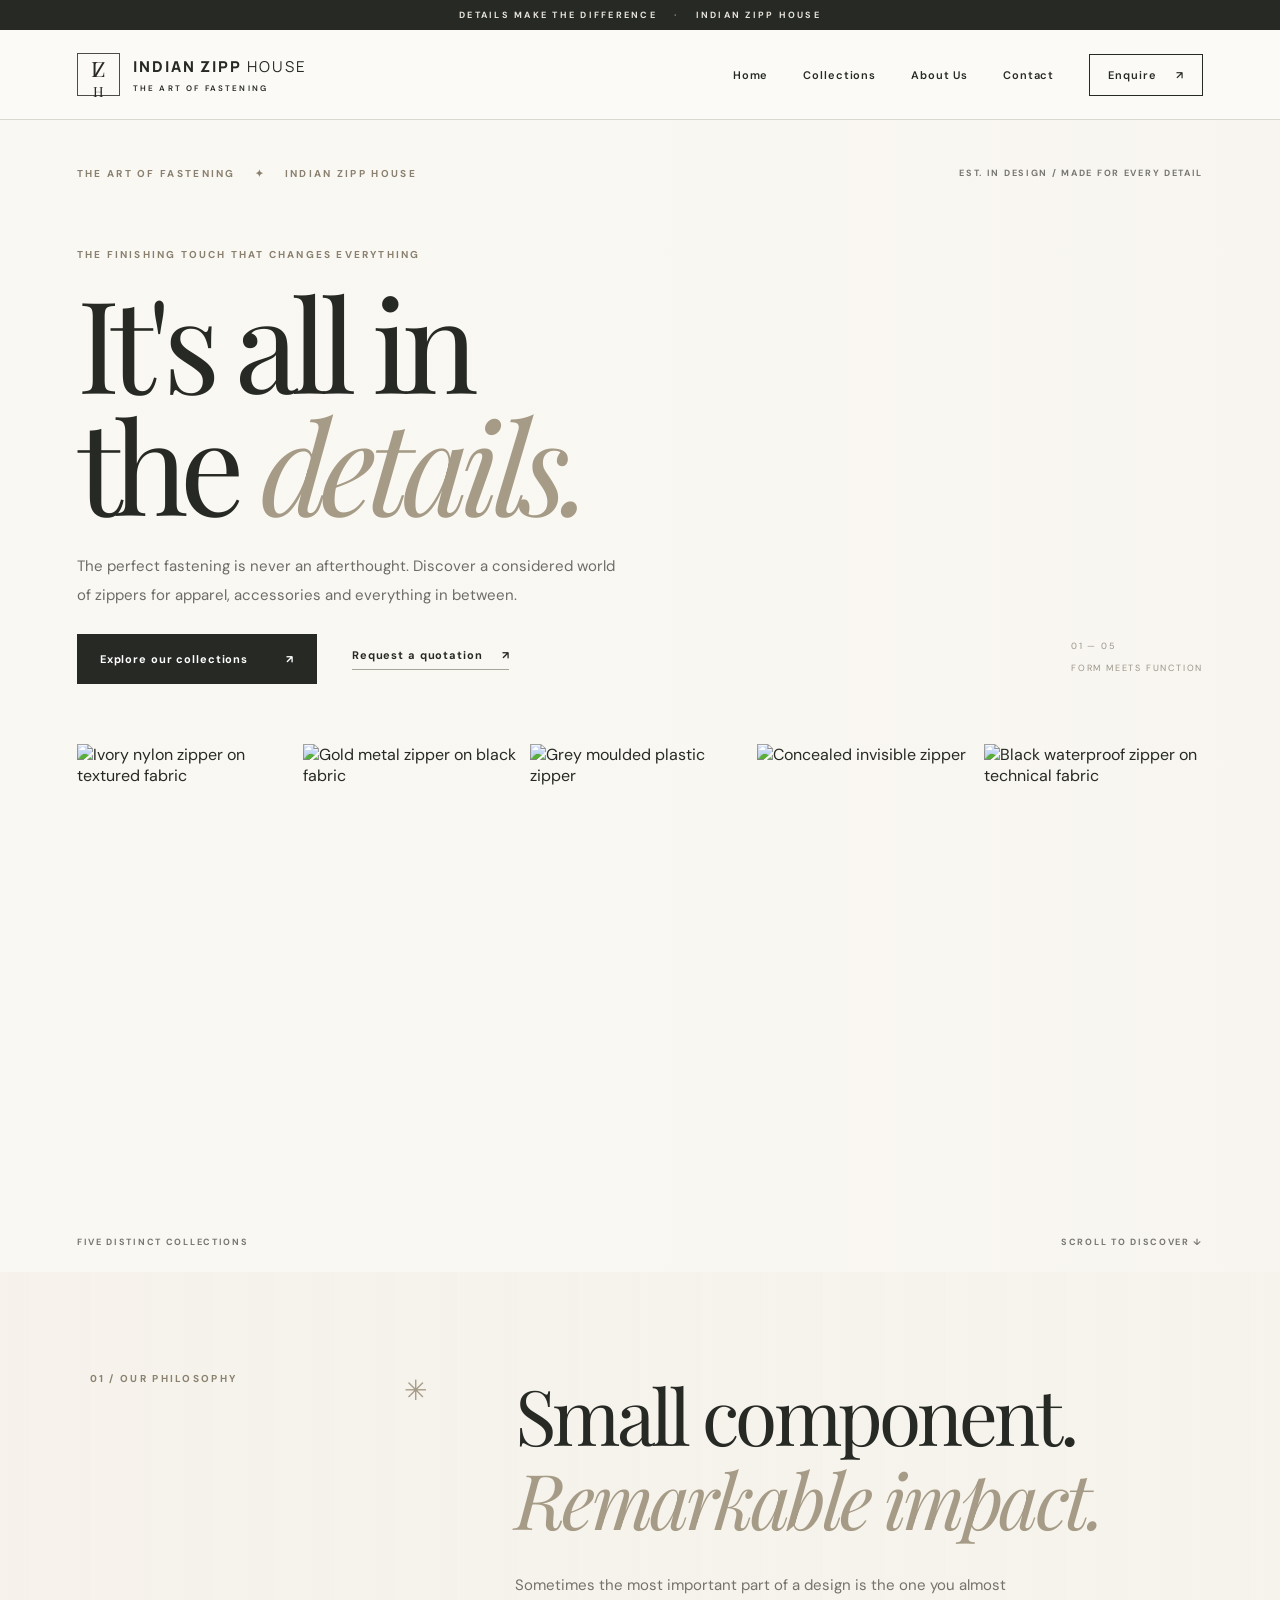
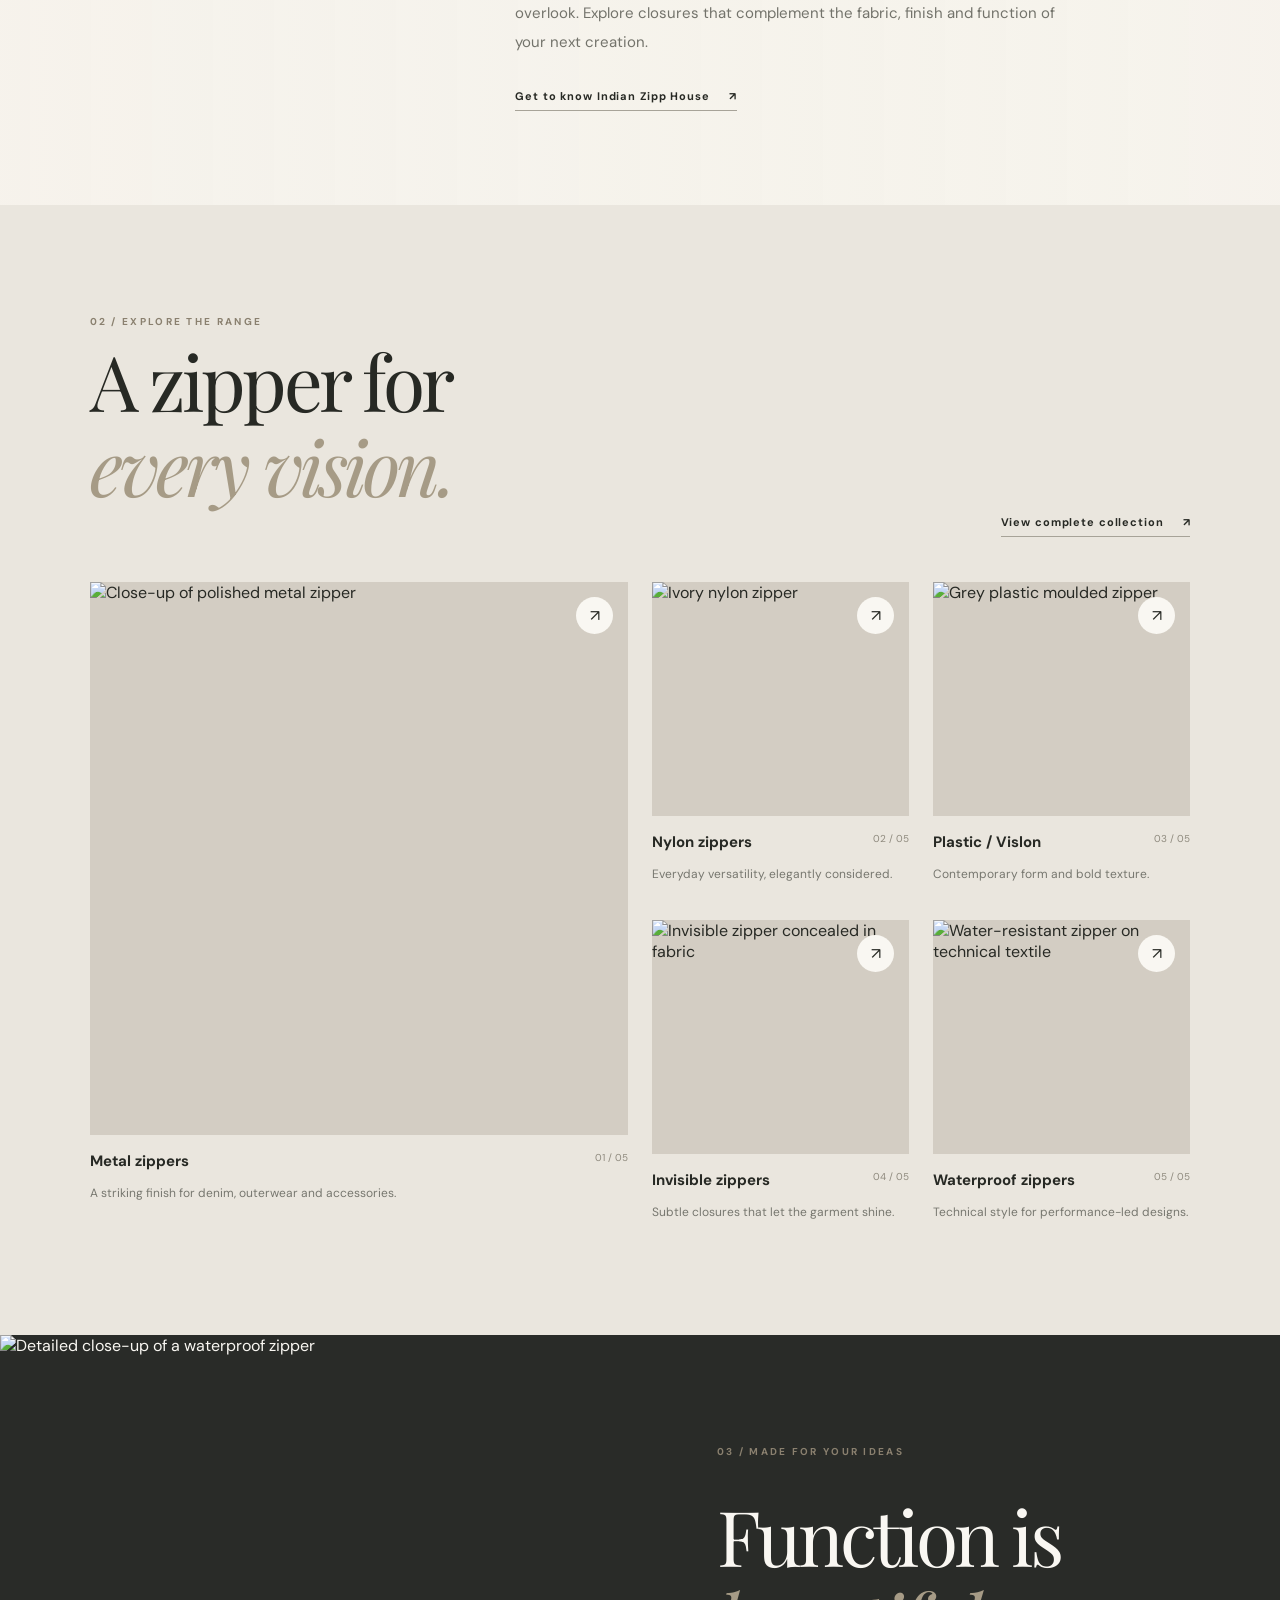
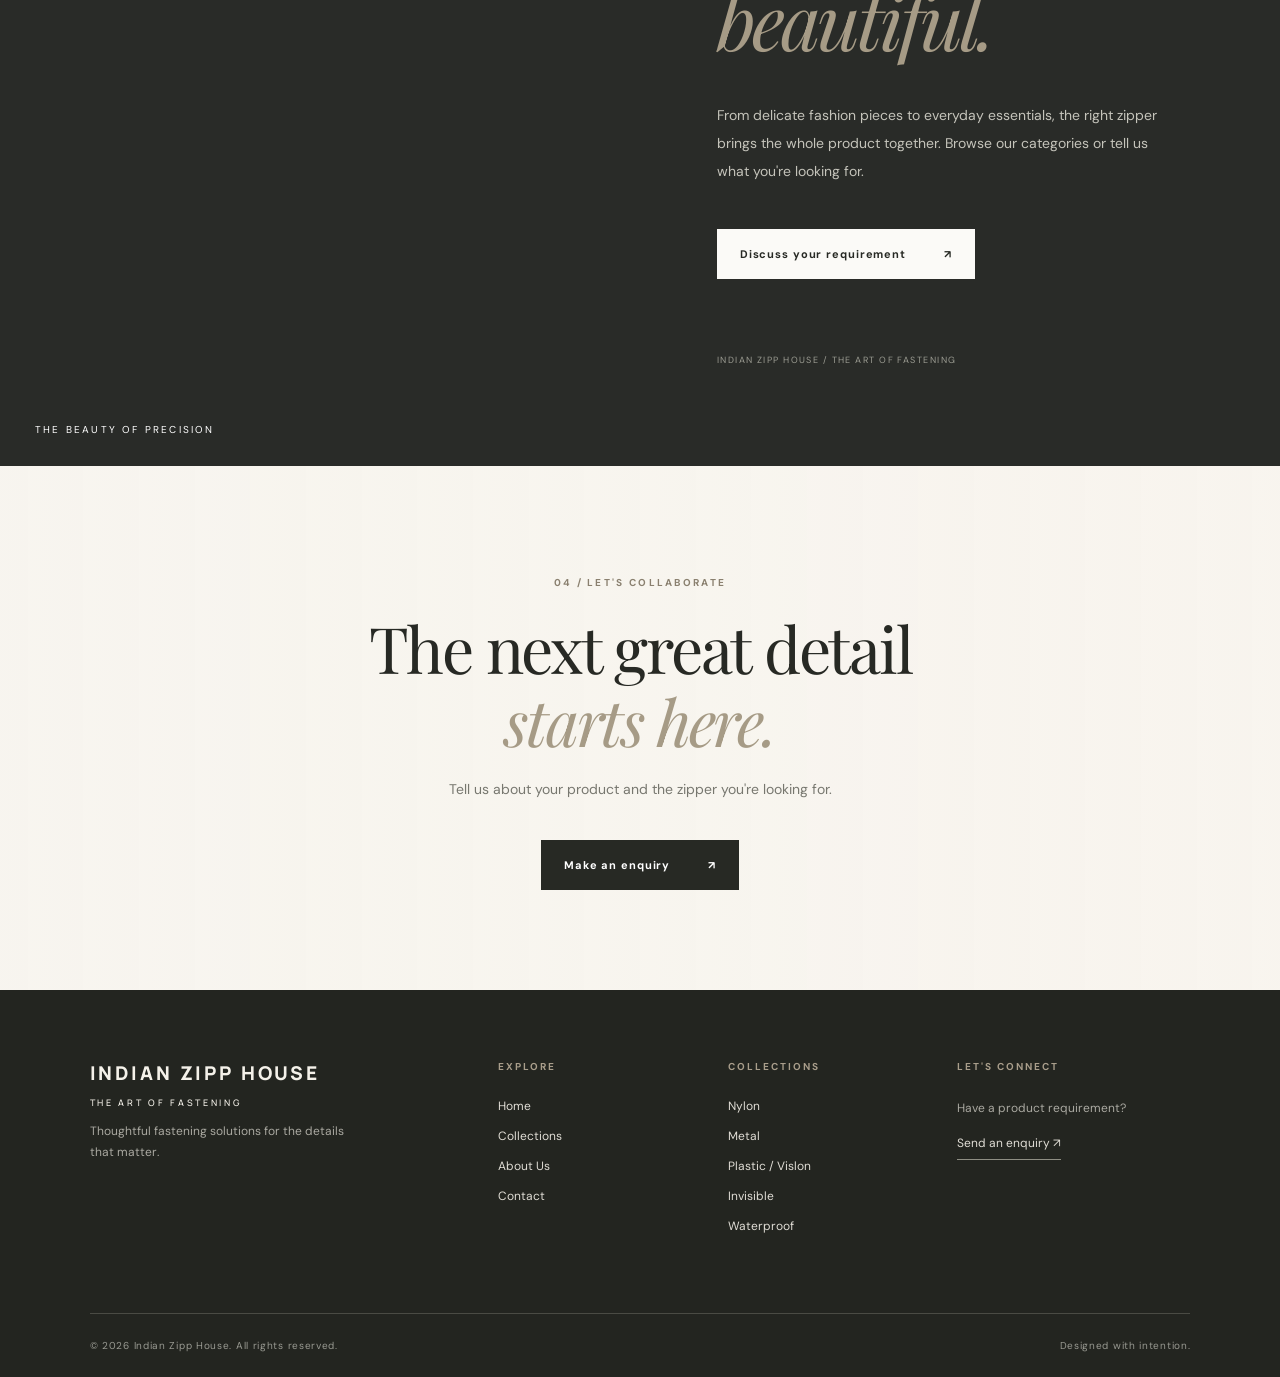
==== index.html @ 0c1d5e57 "Add files via upload" ====
<!doctype html><html lang="en"><head><meta charset="utf-8"><meta name="viewport" content="width=device-width,initial-scale=1"><meta name="theme-color" content="#f5f2eb"><meta name="description" content="Explore nylon, metal, plastic, invisible and waterproof zipper collections."><title>Premium Zipper Collections | Indian Zipp House</title><link rel="stylesheet" href="styles.css"></head><body><div class="announcement">DETAILS MAKE THE DIFFERENCE <span>·</span> INDIAN ZIPP HOUSE</div><header class="site-header"><a class="brand" href="index.html" aria-label="Indian Zipp House home"><span class="brand-mark">IZ<span>H</span></span><span class="brand-name">INDIAN ZIPP <b>HOUSE</b><small>THE ART OF FASTENING</small></span></a><button class="menu-toggle" aria-label="Toggle navigation" aria-expanded="false" aria-controls="site-nav"><span></span><span></span><span></span></button><nav id="site-nav" class="nav"><a href="index.html">Home</a><a href="collections.html">Collections</a><a href="about.html">About Us</a><a href="contact.html">Contact</a><a class="nav-enquiry" href="contact.html">Enquire <span>↗</span></a></nav></header><main>
<section class="new-hero"><div class="new-hero-top"><p class="eyebrow">THE ART OF FASTENING <span class="hero-dot">✦</span> INDIAN ZIPP HOUSE</p><p class="hero-number">EST. IN DESIGN / MADE FOR EVERY DETAIL</p></div><div class="new-hero-content"><div><p class="hero-kicker">THE FINISHING TOUCH THAT CHANGES EVERYTHING</p><h1>It's all in<br>the <em>details.</em></h1><p class="hero-description">The perfect fastening is never an afterthought. Discover a considered world of zippers for apparel, accessories and everything in between.</p><div class="hero-actions"><a class="btn dark" href="collections.html">Explore our collections <span>↗</span></a><a class="text-link" href="contact.html">Request a quotation <span>↗</span></a></div></div><div class="hero-side-note"><span>01 — 05</span><span>FORM MEETS FUNCTION</span></div></div><div class="hero-gallery"><img src="assets/nylon.jpg" alt="Ivory nylon zipper on textured fabric"><img src="assets/metal.jpg" alt="Gold metal zipper on black fabric"><img src="assets/plastic.jpg" alt="Grey moulded plastic zipper"><img src="assets/invisible.jpg" alt="Concealed invisible zipper"><img src="assets/waterproof.jpg" alt="Black waterproof zipper on technical fabric"></div><div class="hero-bottom"><span>FIVE DISTINCT COLLECTIONS</span><span>SCROLL TO DISCOVER ↓</span></div></section>
<section class="new-intro section"><div class="intro-label"><span class="eyebrow">01 / OUR PHILOSOPHY</span><span class="tiny-cross">✳</span></div><div><h2>Small component.<br><em>Remarkable impact.</em></h2><p>Sometimes the most important part of a design is the one you almost overlook. Explore closures that complement the fabric, finish and function of your next creation.</p><a class="text-link" href="about.html">Get to know Indian Zipp House <span>↗</span></a></div></section>
<section class="new-collections section"><div class="section-heading"><div><p class="eyebrow">02 / EXPLORE THE RANGE</p><h2>A zipper for<br><em>every vision.</em></h2></div><a class="text-link" href="collections.html">View complete collection <span>↗</span></a></div><div class="new-grid">
<a class="new-product large" href="metal.html"><div class="new-product-img"><img src="assets/metal.jpg" alt="Close-up of polished metal zipper"><span class="circle-arrow">↗</span></div><div class="new-product-title"><strong>Metal zippers</strong><span>01 / 05</span></div><p>A striking finish for denim, outerwear and accessories.</p></a>
<a class="new-product" href="nylon.html"><div class="new-product-img"><img src="assets/nylon.jpg" alt="Ivory nylon zipper"><span class="circle-arrow">↗</span></div><div class="new-product-title"><strong>Nylon zippers</strong><span>02 / 05</span></div><p>Everyday versatility, elegantly considered.</p></a>
<a class="new-product" href="plastic.html"><div class="new-product-img"><img src="assets/plastic.jpg" alt="Grey plastic moulded zipper"><span class="circle-arrow">↗</span></div><div class="new-product-title"><strong>Plastic / Vislon</strong><span>03 / 05</span></div><p>Contemporary form and bold texture.</p></a>
<a class="new-product" href="invisible.html"><div class="new-product-img"><img src="assets/invisible.jpg" alt="Invisible zipper concealed in fabric"><span class="circle-arrow">↗</span></div><div class="new-product-title"><strong>Invisible zippers</strong><span>04 / 05</span></div><p>Subtle closures that let the garment shine.</p></a>
<a class="new-product" href="waterproof.html"><div class="new-product-img"><img src="assets/waterproof.jpg" alt="Water-resistant zipper on technical textile"><span class="circle-arrow">↗</span></div><div class="new-product-title"><strong>Waterproof zippers</strong><span>05 / 05</span></div><p>Technical style for performance-led designs.</p></a>
</div></section>
<section class="editorial-band"><div class="editorial-photo"><img src="assets/waterproof.jpg" alt="Detailed close-up of a waterproof zipper"><span>THE BEAUTY OF PRECISION</span></div><div class="editorial-copy"><p class="eyebrow">03 / MADE FOR YOUR IDEAS</p><h2>Function is<br><em>beautiful.</em></h2><p>From delicate fashion pieces to everyday essentials, the right zipper brings the whole product together. Browse our categories or tell us what you're looking for.</p><a class="btn light" href="contact.html">Discuss your requirement <span>↗</span></a><div class="editorial-signature">INDIAN ZIPP HOUSE / THE ART OF FASTENING</div></div></section>
<section class="closing-cta section"><p class="eyebrow">04 / LET'S COLLABORATE</p><h2>The next great detail<br><em>starts here.</em></h2><p class="closing-sub">Tell us about your product and the zipper you're looking for.</p><a class="btn dark" href="contact.html">Make an enquiry <span>↗</span></a></section>
</main><footer class="footer"><div class="footer-top"><div><a class="footer-logo" href="index.html">INDIAN ZIPP HOUSE<span>THE ART OF FASTENING</span></a><p>Thoughtful fastening solutions for the details that matter.</p></div><div><h4>EXPLORE</h4><a href="index.html">Home</a><a href="collections.html">Collections</a><a href="about.html">About Us</a><a href="contact.html">Contact</a></div><div><h4>COLLECTIONS</h4><a href="nylon.html">Nylon</a><a href="metal.html">Metal</a><a href="plastic.html">Plastic / Vislon</a><a href="invisible.html">Invisible</a><a href="waterproof.html">Waterproof</a></div><div><h4>LET'S CONNECT</h4><p>Have a product requirement?</p><a class="footer-contact" href="contact.html">Send an enquiry ↗</a></div></div><div class="footer-bottom"><span>© <span id="year"></span> Indian Zipp House. All rights reserved.</span><span>Designed with intention.</span></div></footer><script src="script.js"></script></body></html>
---- styles.css ----
@import url('https://fonts.googleapis.com/css2?family=DM+Sans:wght@400;500;600;700&family=Manrope:wght@400;500;600;700;800&family=Playfair+Display:ital,wght@0,400;0,500;1,400;1,500&display=swap');:root{--cream:#f5f2eb;--paper:#fbfaf7;--ink:#272924;--muted:#77776f;--line:#d9d7cf;--accent:#a69b86}*{box-sizing:border-box}html{scroll-behavior:smooth}body{margin:0;background:var(--cream);color:var(--ink);font-family:'DM Sans',sans-serif;-webkit-font-smoothing:antialiased}a{color:inherit;text-decoration:none}button,input,textarea,select{font:inherit}img{max-width:100%;display:block}.announcement{background:#272924;color:#e7e3da;text-align:center;padding:9px 15px;font-size:9px;letter-spacing:.25em;font-weight:700}.announcement span{padding:0 13px;color:#afa18a}.site-header{height:90px;display:flex;align-items:center;justify-content:space-between;padding:0 6%;border-bottom:1px solid var(--line);background:var(--paper);position:relative;z-index:20}.brand{display:flex;gap:13px;align-items:center}.brand-mark{border:1px solid #4d4d47;width:43px;height:43px;display:grid;place-items:center;font-family:'Playfair Display',serif;font-size:21px;letter-spacing:-5px;padding-right:5px}.brand-mark span{font-size:14px;align-self:end;padding-bottom:7px}.brand-name{font-family:Manrope,sans-serif;font-size:15px;letter-spacing:.13em;font-weight:800}.brand-name b{font-weight:400}.brand-name small{display:block;font-family:'DM Sans',sans-serif;letter-spacing:.27em;font-size:8px;margin-top:6px;font-weight:600}.nav{display:flex;gap:35px;align-items:center}.nav>a{font-size:11px;font-weight:600;letter-spacing:.08em}.nav>a:hover,.text-link:hover{color:#9b8b70}.nav-enquiry{border:1px solid var(--ink);padding:13px 18px}.nav-enquiry span{margin-left:16px}.menu-toggle{display:none}.hero{min-height:650px;display:grid;grid-template-columns:53% 47%;background:var(--paper)}.hero-copy{padding:105px 9% 25px 11%;display:flex;flex-direction:column}.eyebrow{font-size:10px;letter-spacing:.23em;font-weight:700;color:#8a806f;text-transform:uppercase}.eyebrow-line{display:inline-block;width:26px;border-top:1px solid #a69b86;vertical-align:middle;margin-right:12px}.hero h1,.page-intro h1,.detail-info h1{font-family:'Playfair Display',serif;font-weight:400;font-size:clamp(56px,6.6vw,105px);line-height:1.07;letter-spacing:-.045em;margin:30px 0}.hero h1 em,h2 em,.page-intro h1 em,.detail-info h1 em{font-weight:400;color:#a69b86}.hero-description{font-size:15px;line-height:1.9;color:#6d6d66;max-width:405px}.hero-actions{display:flex;align-items:center;gap:35px;margin-top:34px;flex-wrap:wrap}.btn{display:inline-flex;align-items:center;justify-content:space-between;gap:38px;padding:17px 22px;font-size:11px;font-weight:700;letter-spacing:.08em;cursor:pointer;border:1px solid var(--ink);transition:transform .2s,background .2s}.btn:hover{transform:translateY(-2px)}.btn.dark{background:var(--ink);color:white}.btn.light{background:var(--paper);color:var(--ink);border-color:var(--paper)}.text-link{font-size:11px;letter-spacing:.08em;font-weight:700;border-bottom:1px solid #a7a398;padding-bottom:7px}.text-link span{margin-left:15px}.hero-index{margin-top:auto;display:flex;justify-content:space-between;font-size:9px;letter-spacing:.16em;color:#8e8a80;padding-top:65px}.hero-visual{position:relative;background:#d6d0c5;overflow:hidden}.hero-visual>img{width:100%;height:100%;object-fit:cover}.hero-visual-label{position:absolute;bottom:26px;right:28px;color:#fff;font-size:10px;letter-spacing:.23em}.hero-visual-label span{padding:0 8px}.section{padding:100px 7%}.statement{text-align:center;max-width:980px;margin:auto}.statement h2,.section-heading h2,.feature-copy h2,.closing-cta h2,.about-text h2,.contact-aside h2{font-family:'Playfair Display',serif;font-size:clamp(40px,5vw,75px);font-weight:400;line-height:1.15;letter-spacing:-.035em;margin:22px 0}.statement>p:last-child{font-size:14px;line-height:1.9;max-width:540px;margin:0 auto;color:#77776f}.collection-preview{background:#eeeae2}.section-heading{display:flex;align-items:end;justify-content:space-between;gap:20px;margin-bottom:35px}.section-heading h2{margin-bottom:0}.product-grid{display:grid;grid-template-columns:repeat(3,1fr);gap:24px}.product-photo{aspect-ratio:1/1.04;background:#ddd8ce;position:relative;overflow:hidden}.product-photo img{width:100%;height:100%;object-fit:cover;transition:transform .55s}.product-card:hover img{transform:scale(1.045)}.photo-arrow{position:absolute;right:16px;top:16px;background:#f9f7f0;width:35px;height:35px;display:grid;place-items:center}.product-meta{display:flex;justify-content:space-between;gap:12px;margin-top:20px;font-size:14px;font-weight:700}.product-meta span:last-child{font-size:10px;color:#918c81;letter-spacing:.1em}.product-card p{font-size:12px;color:#77776f;line-height:1.8;max-width:360px}.feature-band{display:grid;grid-template-columns:1fr 1fr;background:#30312d;color:#fff}.feature-image{min-height:510px}.feature-image img{width:100%;height:100%;object-fit:cover}.feature-copy{padding:85px 12%;display:flex;flex-direction:column;align-items:start;justify-content:center}.feature-copy p:not(.eyebrow){color:#c3c3bc;line-height:1.9;font-size:14px;max-width:430px}.feature-copy .btn{margin-top:24px}.closing-cta{text-align:center}.closing-cta .btn{margin-top:20px}.footer{background:#232520;color:#f4f1e9;padding:70px 7% 25px}.footer-top{display:grid;grid-template-columns:2fr 1fr 1fr 1.3fr;gap:50px}.footer-logo{font-family:Manrope,sans-serif;font-weight:800;letter-spacing:.15em;font-size:19px}.footer-logo span{display:block;font-size:9px;letter-spacing:.3em;font-weight:500;margin-top:10px}.footer p{font-size:12px;color:#aaa9a1;line-height:1.8;max-width:260px}.footer h4{font-size:10px;letter-spacing:.2em;color:#a99e8b;margin:0 0 25px}.footer-top>div:not(:first-child)>a{display:block;font-size:12px;color:#e0ddd5;margin:0 0 14px}.footer-top a:hover{color:#bfb19b}.footer-bottom{border-top:1px solid #4a4b44;margin-top:65px;padding-top:25px;display:flex;justify-content:space-between;font-size:10px;color:#999a92;letter-spacing:.07em}.page-intro{background:var(--paper);padding:105px 7% 100px}.page-intro h1{margin:25px 0}.page-intro>p:last-child{font-size:16px;line-height:1.85;max-width:580px;color:#75766e}.catalog{padding-top:60px}.catalog-top{display:flex;justify-content:space-between;border-bottom:1px solid var(--line);padding-bottom:22px;margin-bottom:34px;font-size:10px;letter-spacing:.2em;font-weight:700;color:#77776f}.catalog .product-grid{row-gap:65px}.small-cta{text-align:center;padding:75px 20px 90px;background:#e9e5dc}.small-cta h2{font-family:'Playfair Display',serif;font-size:45px;font-weight:400;margin:0 0 15px}.small-cta p{color:#77776f;font-size:13px;margin-bottom:28px}.product-detail{display:grid;grid-template-columns:1fr 1fr;min-height:700px;background:var(--paper)}.detail-visual{background:#d8d3c8}.detail-visual img{width:100%;height:100%;object-fit:cover;max-height:850px}.detail-info{padding:70px 10%;display:flex;flex-direction:column;align-items:start;justify-content:center}.breadcrumb{font-size:11px;color:#858176;margin-top:18px}.breadcrumb a{text-decoration:underline;text-underline-offset:4px}.breadcrumb span{margin:0 9px}.detail-info h1{font-size:clamp(49px,5vw,78px);margin:20px 0 12px}.detail-info h2{font-family:'Playfair Display',serif;font-size:25px;font-weight:400;margin:0 0 22px}.detail-info p{font-size:13px;line-height:1.9;color:#77776f}.detail-lead{font-size:15px!important;color:#444840!important}.detail-rule{border-top:1px solid var(--line);width:100%;margin:25px 0 10px}.detail-notes{width:100%;display:flex;justify-content:space-between;gap:20px;border-top:1px solid var(--line);border-bottom:1px solid var(--line);padding:22px 0;margin:22px 0 32px;font-size:11px}.detail-notes span:first-child{letter-spacing:.13em;font-weight:700}.detail-notes span:last-child{color:#77776f;text-align:right}.micro-note{font-size:10px!important;max-width:400px}.related{background:#eeeae2}.about-layout{display:grid;grid-template-columns:1fr 1fr;gap:9%;align-items:center}.about-visual img{width:100%;aspect-ratio:1/1.1;object-fit:cover}.about-text p:not(.eyebrow){color:#77776f;line-height:2;font-size:14px}.about-text .text-link{display:inline-block;margin-top:22px}.values{background:#eeebe4}.value-grid{display:grid;grid-template-columns:repeat(3,1fr);gap:50px;margin-top:45px}.value-grid>div{border-top:1px solid #bbb8ae;padding-top:25px}.value-grid span{color:#8d8170;font-size:11px}.value-grid h3{font-family:'Playfair Display',serif;font-size:28px;font-weight:400}.value-grid p{font-size:13px;line-height:1.9;color:#77776f}.contact-layout{display:grid;grid-template-columns:1fr 1.3fr;gap:10%}.contact-aside p:not(.eyebrow){font-size:14px;line-height:1.9;color:#77776f}.contact-divider{border-top:1px solid var(--line);margin:35px 0}.small-muted{font-size:11px!important}.contact-form{display:flex;flex-direction:column;gap:25px}.form-row{display:grid;grid-template-columns:1fr 1fr;gap:20px}.contact-form label{display:flex;flex-direction:column;gap:10px;font-size:11px;letter-spacing:.05em;font-weight:700}.contact-form input,.contact-form select,.contact-form textarea{width:100%;border:1px solid #d5d1c8;background:#fbfaf7;padding:17px;color:#272924;outline:none;font-weight:400;letter-spacing:0;border-radius:0}.contact-form input:focus,.contact-form select:focus,.contact-form textarea:focus{border-color:#77705e}.contact-form button{align-self:start}.form-status{font-size:12px;color:#77776f;line-height:1.6}.footer-contact{border-bottom:1px solid #8e8e83;padding-bottom:8px;display:inline-block!important}@media(max-width:900px){.site-header{padding:0 4%}.nav{gap:18px}.hero{min-height:580px}.hero-copy{padding:80px 7% 25px}.section{padding:75px 5%}.footer{padding-left:5%;padding-right:5%}.footer-top{gap:25px}.detail-info{padding:55px 7%}}@media(max-width:680px){.announcement{font-size:8px;letter-spacing:.14em}.site-header{height:76px;padding:0 5%}.brand-name{font-size:12px}.brand-name small{font-size:7px}.brand-mark{width:36px;height:36px}.menu-toggle{display:flex;flex-direction:column;gap:5px;background:transparent;border:0;padding:10px;cursor:pointer}.menu-toggle span{display:block;width:24px;height:1px;background:#272924}.nav{display:none;position:absolute;top:76px;left:0;right:0;background:var(--paper);padding:25px 6%;box-shadow:0 18px 24px #00000015;flex-direction:column;align-items:stretch;gap:0}.nav.open{display:flex}.nav>a{padding:15px 0;border-bottom:1px solid var(--line)}.nav .nav-enquiry{margin-top:15px;padding:15px}.hero{grid-template-columns:1fr}.hero-copy{padding:65px 7% 25px}.hero h1{font-size:clamp(54px,13vw,80px)}.hero-visual{height:410px}.hero-index{padding-top:60px}.section{padding:65px 6%}.statement h2,.section-heading h2,.feature-copy h2{font-size:44px}.section-heading{align-items:start;flex-direction:column}.product-grid{grid-template-columns:1fr 1fr;gap:25px 15px}.product-meta{font-size:12px}.product-meta span:last-child{font-size:9px}.product-card p{font-size:11px}.feature-band{grid-template-columns:1fr}.feature-image{min-height:340px;height:340px}.feature-copy{padding:70px 8%}.footer-top{grid-template-columns:1fr 1fr;gap:35px}.footer-top>div:first-child{grid-column:1/-1}.footer-bottom{gap:20px;flex-wrap:wrap}.page-intro{padding:75px 6%}.page-intro h1{font-size:60px}.product-detail{grid-template-columns:1fr}.detail-visual{height:440px}.detail-info{padding:60px 7%}.about-layout{grid-template-columns:1fr;gap:45px}.value-grid{grid-template-columns:1fr;gap:30px}.contact-layout{grid-template-columns:1fr;gap:45px}.form-row{grid-template-columns:1fr}}@media(max-width:420px){.product-grid{grid-template-columns:1fr}.product-photo{aspect-ratio:1.15}.hero-actions{gap:20px}.page-intro h1{font-size:50px}.detail-visual{height:350px}}
/* Editorial homepage 2.0 */
.new-hero{background:#f9f7f2;padding:38px 6% 0}.new-hero-top,.hero-bottom{display:flex;align-items:center;justify-content:space-between;gap:15px}.new-hero-top .eyebrow{margin:0}.hero-dot{margin:0 15px}.hero-number,.hero-bottom{font-size:9px;letter-spacing:.19em;font-weight:700;color:#77776f}.new-hero-content{min-height:430px;display:flex;justify-content:space-between;align-items:end;padding:50px 0 60px}.hero-kicker{font-size:10px;letter-spacing:.22em;color:#8a806f;font-weight:700}.new-hero h1{font-family:'Playfair Display',serif;font-size:clamp(76px,10vw,155px);font-weight:400;line-height:.95;letter-spacing:-.065em;margin:20px 0 28px}.new-hero h1 em{color:#a69b86;font-weight:400}.new-hero .hero-description{max-width:550px;font-size:15px}.new-hero .hero-actions{margin-top:25px}.hero-side-note{display:flex;flex-direction:column;gap:10px;font-size:9px;letter-spacing:.2em;color:#9a9489;white-space:nowrap;padding-bottom:10px}.hero-gallery{height:clamp(290px,37vw,590px);display:grid;grid-template-columns:repeat(5,1fr);gap:7px;overflow:hidden}.hero-gallery img{height:100%;width:100%;object-fit:cover;transition:transform .6s ease}.hero-gallery img:hover{transform:scale(1.05)}.hero-bottom{padding:18px 0 24px}.new-intro{display:grid;grid-template-columns:1fr 2fr;gap:8%;background:#f5f2eb}.intro-label{display:flex;justify-content:space-between;align-items:start}.tiny-cross{font-size:28px;color:#a69b86}.new-intro h2,.new-collections h2,.editorial-copy h2{font-family:'Playfair Display',serif;font-size:clamp(48px,6vw,88px);font-weight:400;line-height:1.1;letter-spacing:-.05em;margin:0 0 30px}.new-intro h2 em,.new-collections h2 em,.editorial-copy h2 em{color:#a69b86;font-weight:400}.new-intro p:not(.eyebrow){color:#73736b;line-height:1.9;max-width:540px;font-size:15px;margin-bottom:28px}.new-collections{background:#eae6de}.new-collections .section-heading{margin-bottom:45px}.new-grid{display:grid;grid-template-columns:repeat(4,1fr);gap:24px}.new-product.large{grid-column:span 2;grid-row:span 2}.new-product-img{aspect-ratio:1.1;position:relative;overflow:hidden;background:#d3cdc3}.new-product.large .new-product-img{aspect-ratio:auto;height:calc(100% - 100px);min-height:440px}.new-product-img img{width:100%;height:100%;object-fit:cover;transition:transform .5s}.new-product:hover img{transform:scale(1.055)}.circle-arrow{position:absolute;top:15px;right:15px;background:#f9f7f2;border-radius:50%;width:37px;height:37px;display:grid;place-items:center}.new-product-title{display:flex;justify-content:space-between;gap:10px;margin-top:16px}.new-product-title strong{font-size:15px}.new-product-title span{font-size:10px;color:#8e897d}.new-product p{color:#77776f;font-size:12px;line-height:1.7}.editorial-band{display:grid;grid-template-columns:1fr 1fr;background:#292b28;color:#f9f7f2}.editorial-photo{min-height:600px;position:relative;overflow:hidden}.editorial-photo img{height:100%;width:100%;object-fit:cover}.editorial-photo>span{position:absolute;bottom:30px;left:35px;color:white;font-size:10px;letter-spacing:.22em}.editorial-copy{padding:100px 12%;display:flex;flex-direction:column;align-items:start;justify-content:center}.editorial-copy h2{margin:25px 0}.editorial-copy p:not(.eyebrow){font-size:14px;color:#c5c4bb;line-height:2;max-width:440px}.editorial-copy .btn{margin-top:30px}.editorial-signature{font-size:9px;letter-spacing:.16em;color:#9c9d93;margin-top:75px}.closing-sub{font-size:14px;color:#77776f}.closing-cta .btn{margin-top:28px}@media(max-width:900px){.new-grid{grid-template-columns:repeat(2,1fr)}.new-product.large{grid-column:span 2;grid-row:auto}.new-product.large .new-product-img{height:430px;min-height:0}.hero-side-note{display:none}}@media(max-width:680px){.new-hero{padding:28px 5% 0}.new-hero-top .hero-number{display:none}.new-hero-content{min-height:0;padding:55px 0 45px}.new-hero h1{font-size:clamp(66px,15vw,105px)}.hero-gallery{height:330px;grid-template-columns:repeat(5,minmax(110px,1fr));overflow:auto;scroll-snap-type:x mandatory}.hero-gallery img{scroll-snap-align:start}.new-intro{grid-template-columns:1fr;gap:32px}.new-intro h2,.new-collections h2,.editorial-copy h2{font-size:49px}.new-grid{gap:26px 15px}.new-product.large .new-product-img{height:320px}.new-product-title strong{font-size:13px}.editorial-band{grid-template-columns:1fr}.editorial-photo{min-height:400px;height:400px}.editorial-copy{padding:75px 8%}.editorial-signature{margin-top:45px}}

/* Photography-led backgrounds: illustrative generated imagery, not company premises or actual customers. */
.new-hero{position:relative;background:linear-gradient(90deg,rgba(250,248,243,.97) 0%,rgba(250,248,243,.91) 52%,rgba(250,248,243,.56) 100%),url('assets/studio-designer.jpg') center 35%/cover no-repeat}
.new-hero-top,.new-hero-content,.hero-gallery,.hero-bottom{position:relative;z-index:1}
.new-intro{background:linear-gradient(90deg,rgba(246,243,236,.96),rgba(246,243,236,.88)),url('assets/textile-studio.jpg') center/cover no-repeat}
.closing-cta{background:linear-gradient(90deg,rgba(248,245,239,.94),rgba(248,245,239,.85)),url('assets/client-meeting.jpg') center/cover no-repeat}
.page-intro{background:linear-gradient(90deg,rgba(27,29,27,.83),rgba(27,29,27,.45)),url('assets/fashion-showroom.jpg') center/cover no-repeat;color:#fff;min-height:380px;display:flex;flex-direction:column;justify-content:center}
.page-intro h1,.page-intro p:not(.eyebrow){color:#fff}.page-intro h1 em{color:#e4d4b7}.page-intro .eyebrow{color:#e7d5b6}
body:has(.catalog) .page-intro{background-image:linear-gradient(90deg,rgba(27,29,27,.82),rgba(27,29,27,.38)),url('assets/garment-collection.jpg')}
body:has(.about-layout) .page-intro{background-image:linear-gradient(90deg,rgba(27,29,27,.84),rgba(27,29,27,.40)),url('assets/workshop.jpg')}
body:has(.contact-layout) .page-intro{background-image:linear-gradient(90deg,rgba(27,29,27,.82),rgba(27,29,27,.40)),url('assets/client-meeting.jpg')}
.detail-info{background:linear-gradient(rgba(250,248,243,.92),rgba(250,248,243,.94)),url('assets/textile-studio.jpg') center/cover no-repeat}
body:has(.detail-visual img[src*="metal"]) .detail-info{background-image:linear-gradient(rgba(250,248,243,.92),rgba(250,248,243,.94)),url('assets/sewing-detail.jpg')}
body:has(.detail-visual img[src*="plastic"]) .detail-info{background-image:linear-gradient(rgba(250,248,243,.92),rgba(250,248,243,.94)),url('assets/garment-collection.jpg')}
body:has(.detail-visual img[src*="invisible"]) .detail-info{background-image:linear-gradient(rgba(250,248,243,.92),rgba(250,248,243,.94)),url('assets/studio-designer.jpg')}
body:has(.detail-visual img[src*="waterproof"]) .detail-info{background-image:linear-gradient(rgba(250,248,243,.92),rgba(250,248,243,.94)),url('assets/technical-jacket.jpg')}
.about-text{background:linear-gradient(rgba(248,245,239,.92),rgba(248,245,239,.92)),url('assets/client-consultation.jpg') center/cover no-repeat;padding:35px}
.contact-aside{background:linear-gradient(rgba(248,245,239,.91),rgba(248,245,239,.91)),url('assets/client-consultation.jpg') center/cover no-repeat;padding:30px}
.small-cta{background:linear-gradient(90deg,rgba(238,234,225,.92),rgba(238,234,225,.86)),url('assets/fashion-showroom.jpg') center/cover no-repeat}
@media(max-width:680px){.new-hero{background-image:linear-gradient(rgba(250,248,243,.94),rgba(250,248,243,.89)),url('assets/studio-designer.jpg')}.page-intro{min-height:300px}.about-text,.contact-aside{padding:22px}}
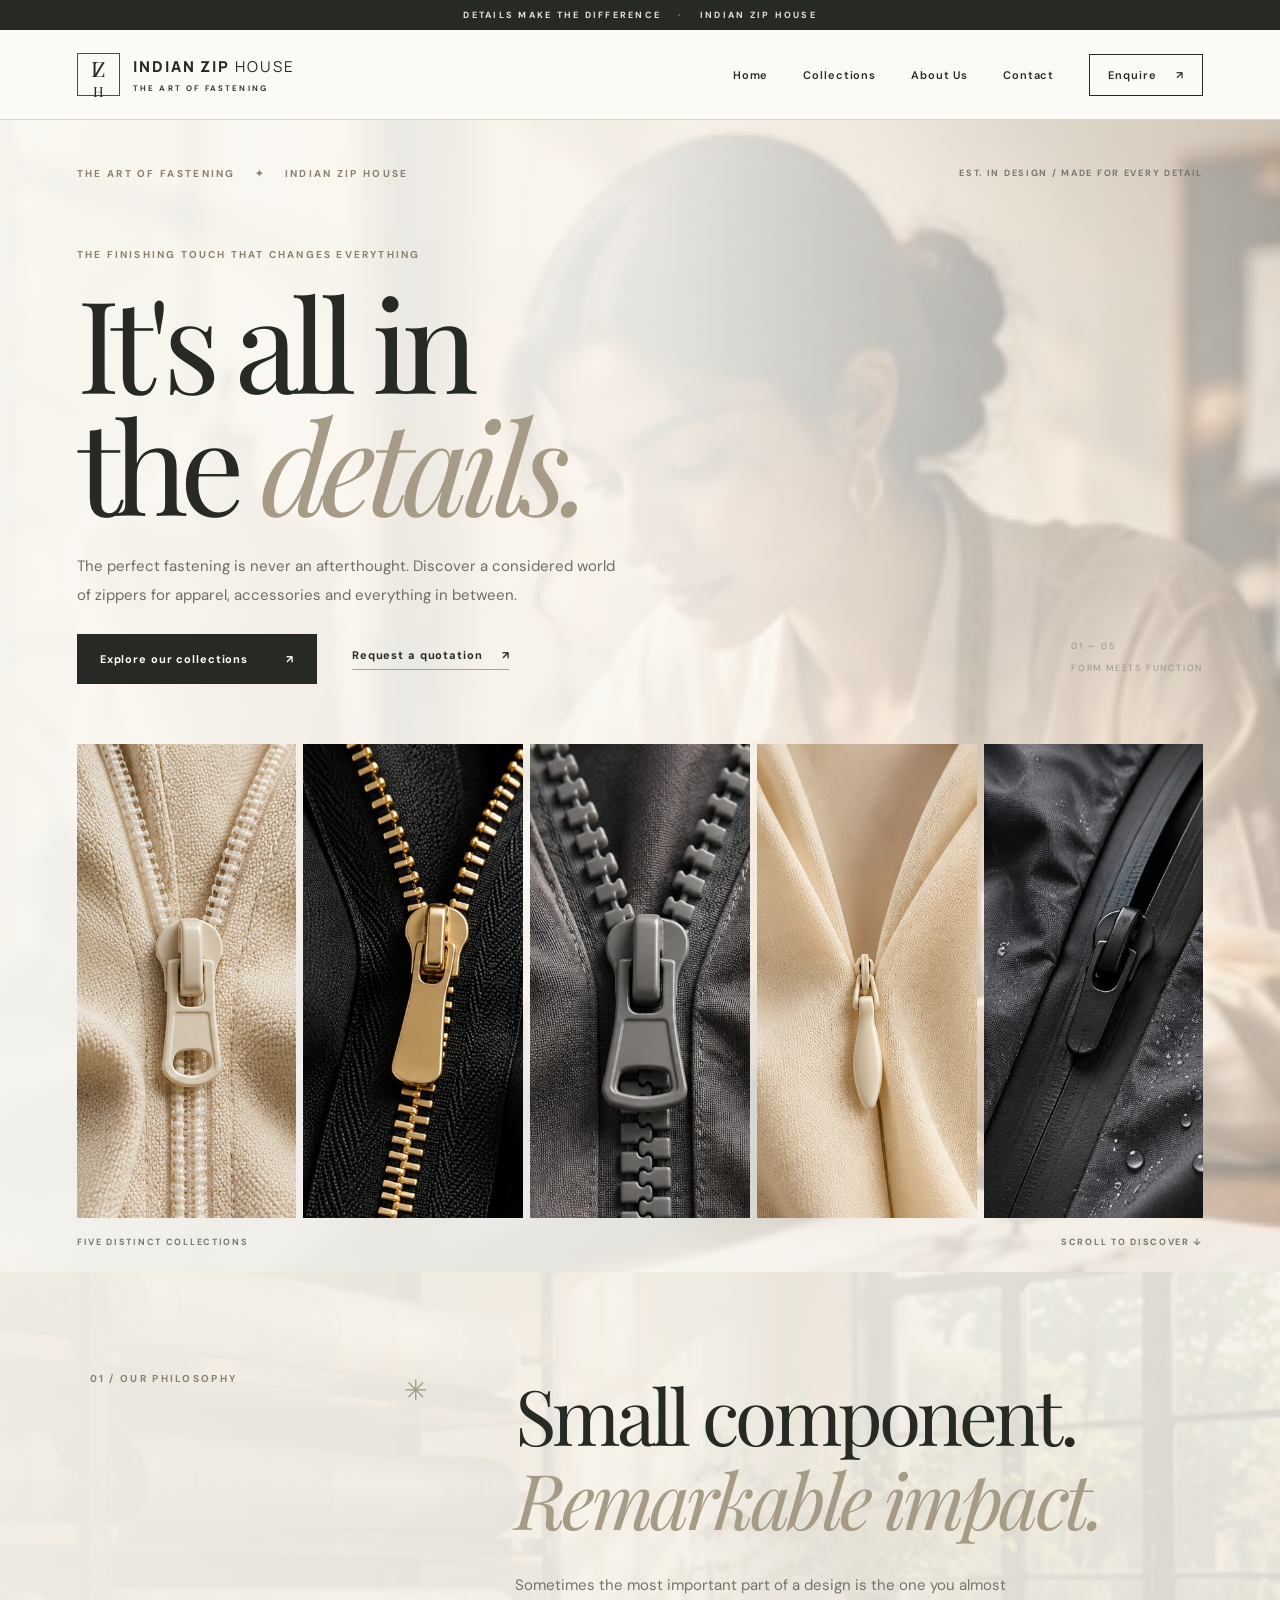
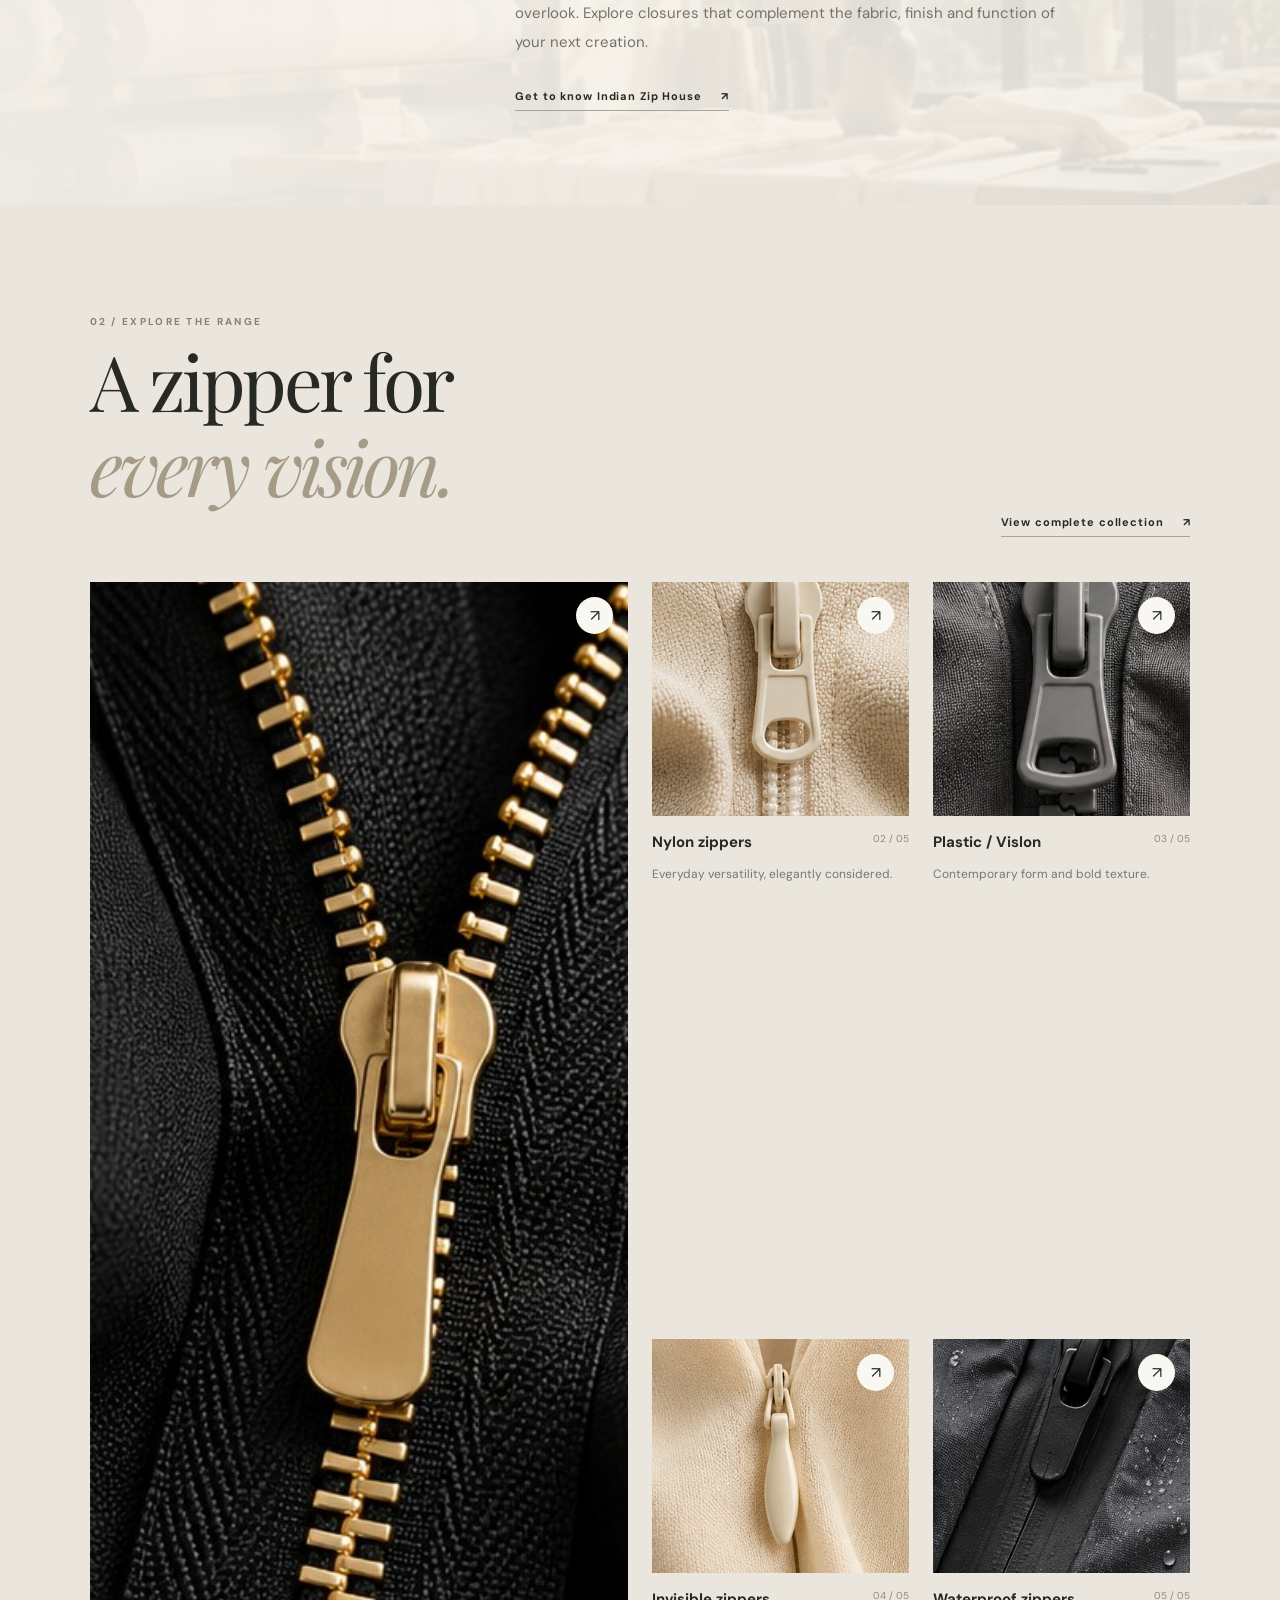
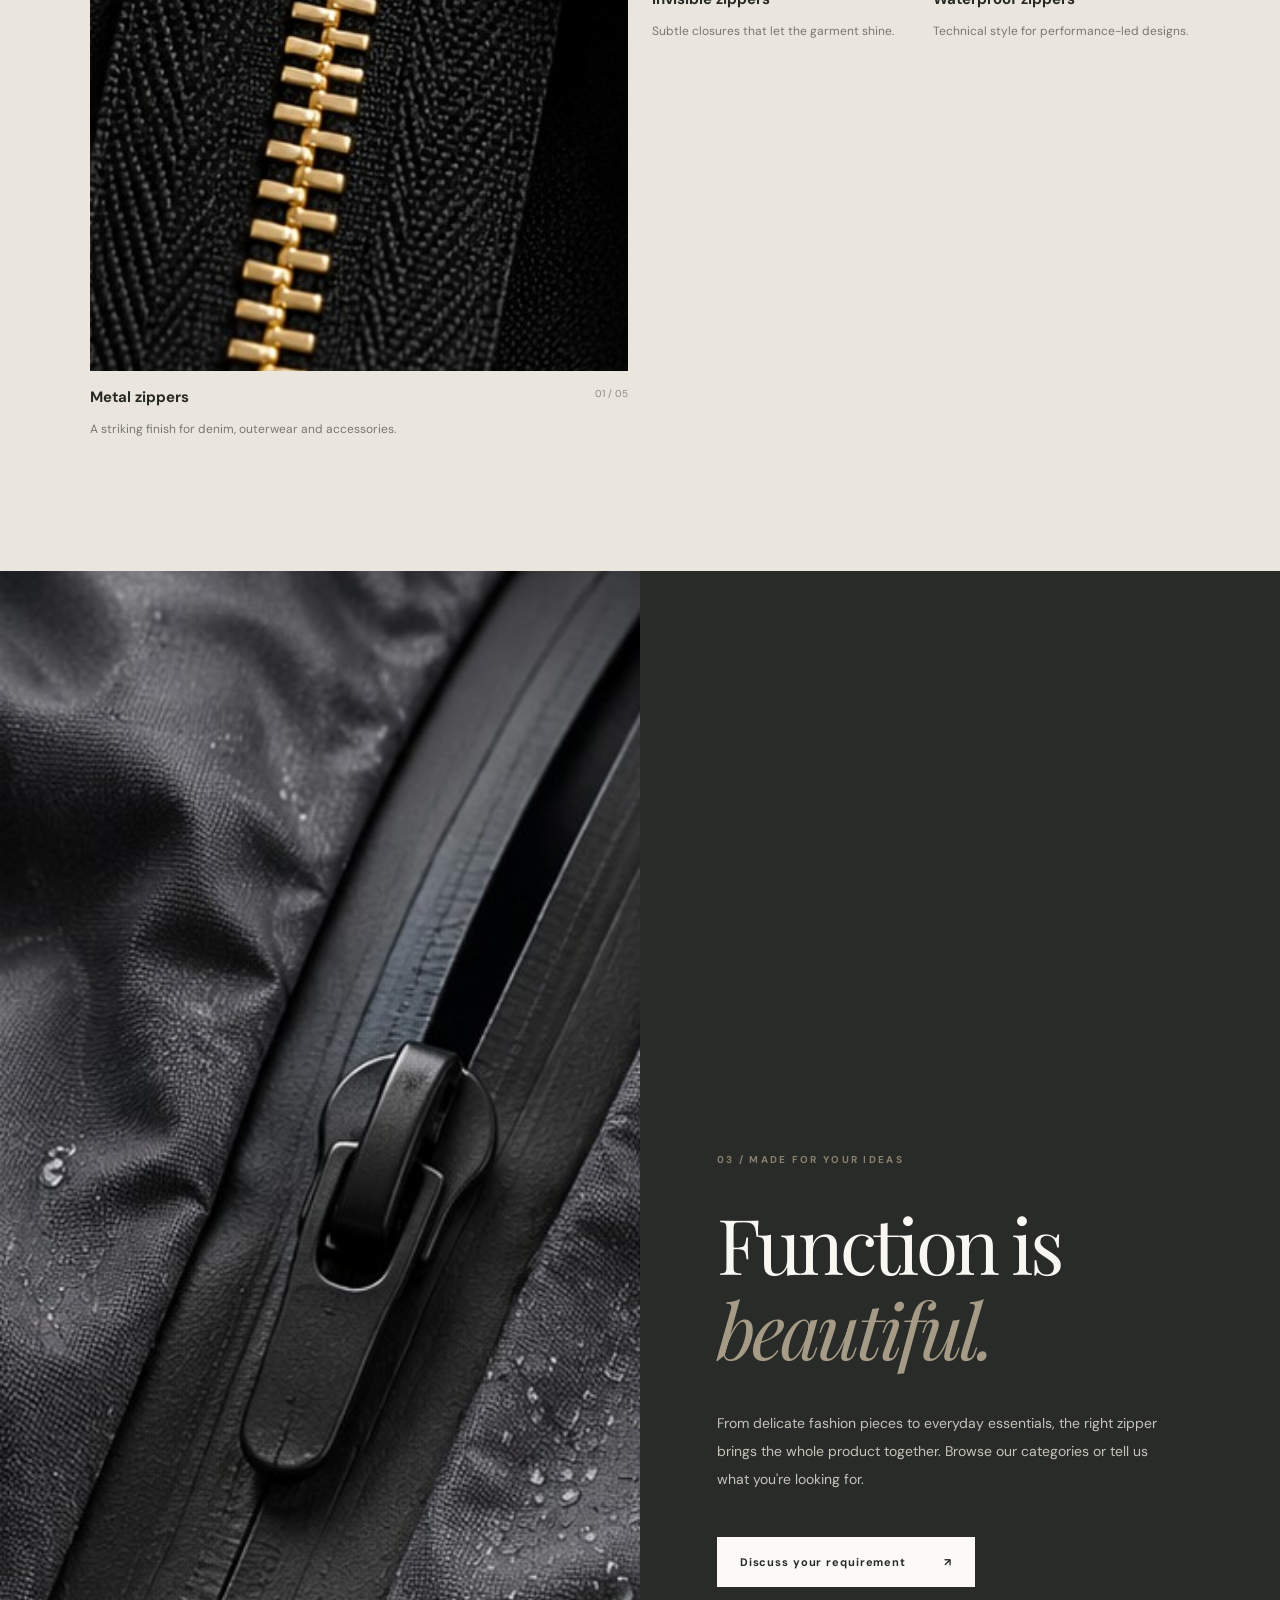
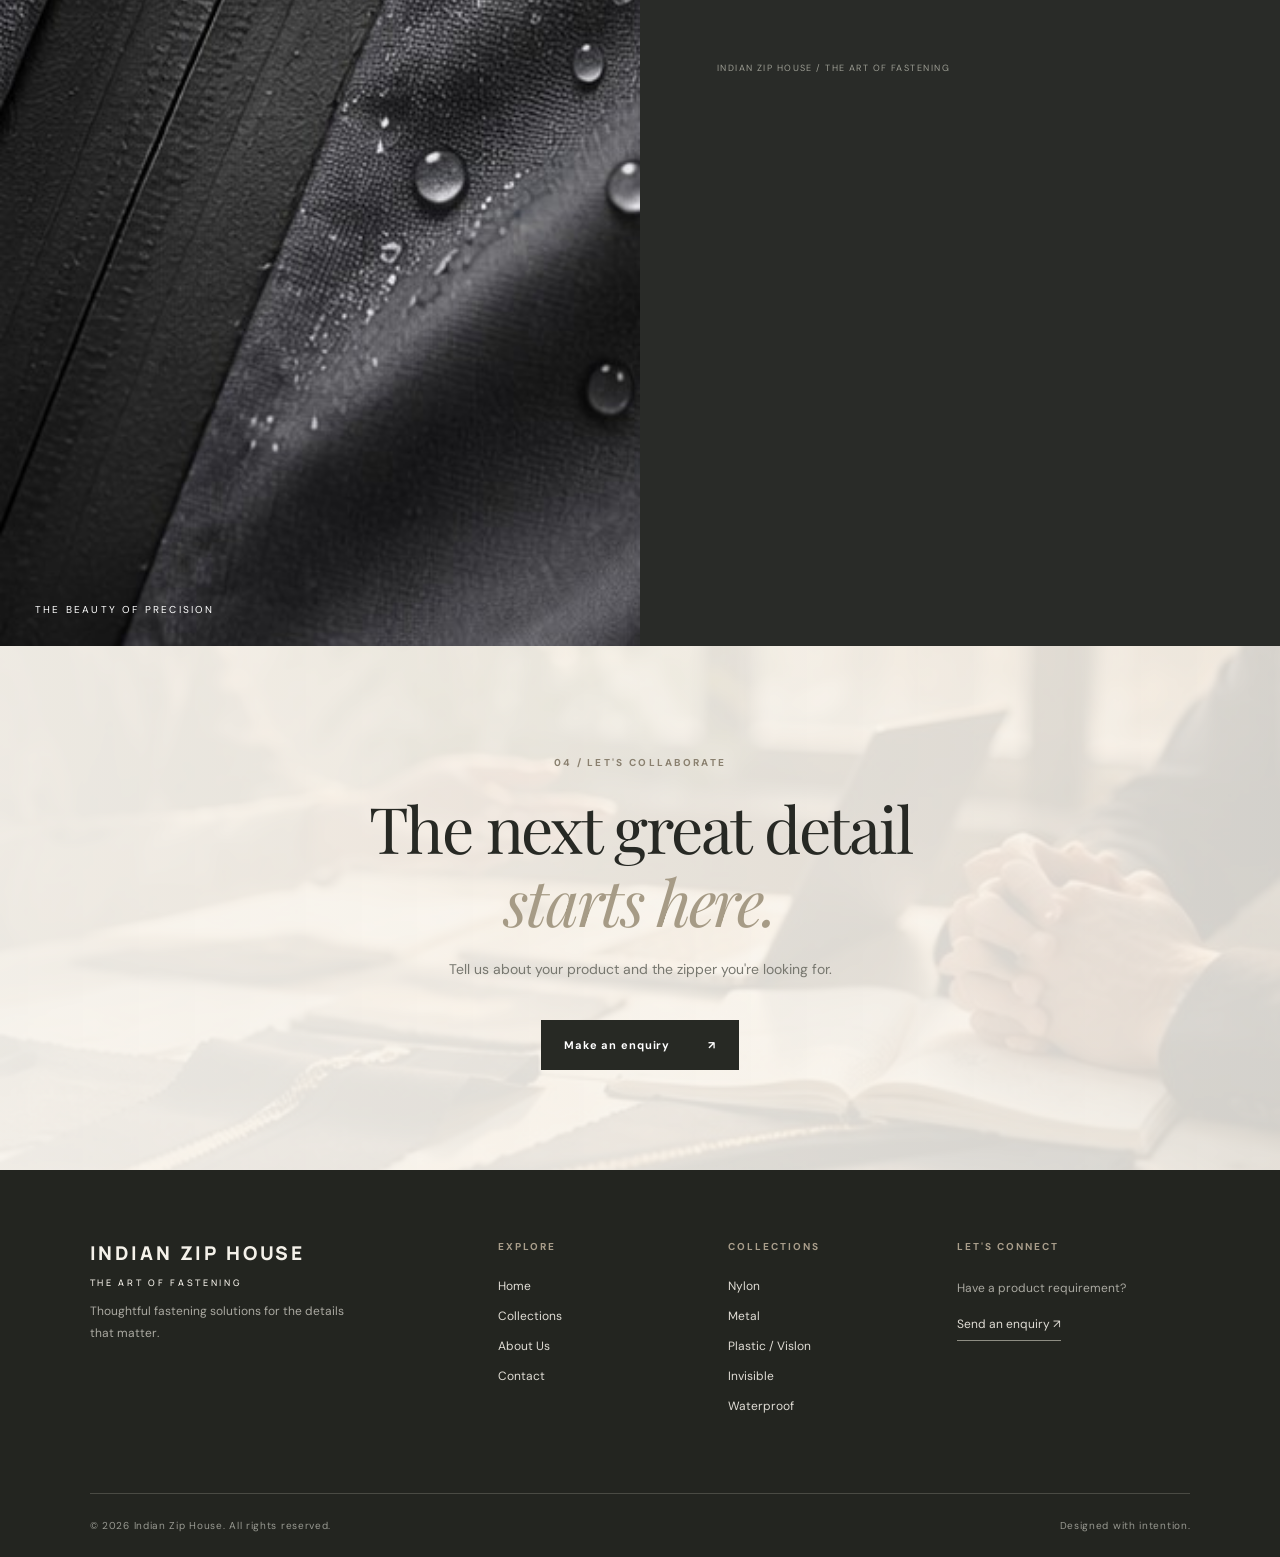
==== commit 09b71d84: "Update brand name to Indian Zip House" ====
--- a/index.html
+++ b/index.html
@@ -1,6 +1,6 @@
-<!doctype html><html lang="en"><head><meta charset="utf-8"><meta name="viewport" content="width=device-width,initial-scale=1"><meta name="theme-color" content="#f5f2eb"><meta name="description" content="Explore nylon, metal, plastic, invisible and waterproof zipper collections."><title>Premium Zipper Collections | Indian Zipp House</title><link rel="stylesheet" href="styles.css"></head><body><div class="announcement">DETAILS MAKE THE DIFFERENCE <span>·</span> INDIAN ZIPP HOUSE</div><header class="site-header"><a class="brand" href="index.html" aria-label="Indian Zipp House home"><span class="brand-mark">IZ<span>H</span></span><span class="brand-name">INDIAN ZIPP <b>HOUSE</b><small>THE ART OF FASTENING</small></span></a><button class="menu-toggle" aria-label="Toggle navigation" aria-expanded="false" aria-controls="site-nav"><span></span><span></span><span></span></button><nav id="site-nav" class="nav"><a href="index.html">Home</a><a href="collections.html">Collections</a><a href="about.html">About Us</a><a href="contact.html">Contact</a><a class="nav-enquiry" href="contact.html">Enquire <span>↗</span></a></nav></header><main>
-<section class="new-hero"><div class="new-hero-top"><p class="eyebrow">THE ART OF FASTENING <span class="hero-dot">✦</span> INDIAN ZIPP HOUSE</p><p class="hero-number">EST. IN DESIGN / MADE FOR EVERY DETAIL</p></div><div class="new-hero-content"><div><p class="hero-kicker">THE FINISHING TOUCH THAT CHANGES EVERYTHING</p><h1>It's all in<br>the <em>details.</em></h1><p class="hero-description">The perfect fastening is never an afterthought. Discover a considered world of zippers for apparel, accessories and everything in between.</p><div class="hero-actions"><a class="btn dark" href="collections.html">Explore our collections <span>↗</span></a><a class="text-link" href="contact.html">Request a quotation <span>↗</span></a></div></div><div class="hero-side-note"><span>01 — 05</span><span>FORM MEETS FUNCTION</span></div></div><div class="hero-gallery"><img src="assets/nylon.jpg" alt="Ivory nylon zipper on textured fabric"><img src="assets/metal.jpg" alt="Gold metal zipper on black fabric"><img src="assets/plastic.jpg" alt="Grey moulded plastic zipper"><img src="assets/invisible.jpg" alt="Concealed invisible zipper"><img src="assets/waterproof.jpg" alt="Black waterproof zipper on technical fabric"></div><div class="hero-bottom"><span>FIVE DISTINCT COLLECTIONS</span><span>SCROLL TO DISCOVER ↓</span></div></section>
-<section class="new-intro section"><div class="intro-label"><span class="eyebrow">01 / OUR PHILOSOPHY</span><span class="tiny-cross">✳</span></div><div><h2>Small component.<br><em>Remarkable impact.</em></h2><p>Sometimes the most important part of a design is the one you almost overlook. Explore closures that complement the fabric, finish and function of your next creation.</p><a class="text-link" href="about.html">Get to know Indian Zipp House <span>↗</span></a></div></section>
+<!doctype html><html lang="en"><head><meta charset="utf-8"><meta name="viewport" content="width=device-width,initial-scale=1"><meta name="theme-color" content="#f5f2eb"><meta name="description" content="Explore nylon, metal, plastic, invisible and waterproof zipper collections."><title>Premium Zipper Collections | Indian Zip House</title><link rel="stylesheet" href="styles.css"></head><body><div class="announcement">DETAILS MAKE THE DIFFERENCE <span>·</span> INDIAN ZIP HOUSE</div><header class="site-header"><a class="brand" href="index.html" aria-label="Indian Zip House home"><span class="brand-mark">IZ<span>H</span></span><span class="brand-name">INDIAN ZIP <b>HOUSE</b><small>THE ART OF FASTENING</small></span></a><button class="menu-toggle" aria-label="Toggle navigation" aria-expanded="false" aria-controls="site-nav"><span></span><span></span><span></span></button><nav id="site-nav" class="nav"><a href="index.html">Home</a><a href="collections.html">Collections</a><a href="about.html">About Us</a><a href="contact.html">Contact</a><a class="nav-enquiry" href="contact.html">Enquire <span>↗</span></a></nav></header><main>
+<section class="new-hero"><div class="new-hero-top"><p class="eyebrow">THE ART OF FASTENING <span class="hero-dot">✦</span> INDIAN ZIP HOUSE</p><p class="hero-number">EST. IN DESIGN / MADE FOR EVERY DETAIL</p></div><div class="new-hero-content"><div><p class="hero-kicker">THE FINISHING TOUCH THAT CHANGES EVERYTHING</p><h1>It's all in<br>the <em>details.</em></h1><p class="hero-description">The perfect fastening is never an afterthought. Discover a considered world of zippers for apparel, accessories and everything in between.</p><div class="hero-actions"><a class="btn dark" href="collections.html">Explore our collections <span>↗</span></a><a class="text-link" href="contact.html">Request a quotation <span>↗</span></a></div></div><div class="hero-side-note"><span>01 — 05</span><span>FORM MEETS FUNCTION</span></div></div><div class="hero-gallery"><img src="assets/nylon.jpg" alt="Ivory nylon zipper on textured fabric"><img src="assets/metal.jpg" alt="Gold metal zipper on black fabric"><img src="assets/plastic.jpg" alt="Grey moulded plastic zipper"><img src="assets/invisible.jpg" alt="Concealed invisible zipper"><img src="assets/waterproof.jpg" alt="Black waterproof zipper on technical fabric"></div><div class="hero-bottom"><span>FIVE DISTINCT COLLECTIONS</span><span>SCROLL TO DISCOVER ↓</span></div></section>
+<section class="new-intro section"><div class="intro-label"><span class="eyebrow">01 / OUR PHILOSOPHY</span><span class="tiny-cross">✳</span></div><div><h2>Small component.<br><em>Remarkable impact.</em></h2><p>Sometimes the most important part of a design is the one you almost overlook. Explore closures that complement the fabric, finish and function of your next creation.</p><a class="text-link" href="about.html">Get to know Indian Zip House <span>↗</span></a></div></section>
 <section class="new-collections section"><div class="section-heading"><div><p class="eyebrow">02 / EXPLORE THE RANGE</p><h2>A zipper for<br><em>every vision.</em></h2></div><a class="text-link" href="collections.html">View complete collection <span>↗</span></a></div><div class="new-grid">
 <a class="new-product large" href="metal.html"><div class="new-product-img"><img src="assets/metal.jpg" alt="Close-up of polished metal zipper"><span class="circle-arrow">↗</span></div><div class="new-product-title"><strong>Metal zippers</strong><span>01 / 05</span></div><p>A striking finish for denim, outerwear and accessories.</p></a>
 <a class="new-product" href="nylon.html"><div class="new-product-img"><img src="assets/nylon.jpg" alt="Ivory nylon zipper"><span class="circle-arrow">↗</span></div><div class="new-product-title"><strong>Nylon zippers</strong><span>02 / 05</span></div><p>Everyday versatility, elegantly considered.</p></a>
@@ -8,6 +8,6 @@
 <a class="new-product" href="invisible.html"><div class="new-product-img"><img src="assets/invisible.jpg" alt="Invisible zipper concealed in fabric"><span class="circle-arrow">↗</span></div><div class="new-product-title"><strong>Invisible zippers</strong><span>04 / 05</span></div><p>Subtle closures that let the garment shine.</p></a>
 <a class="new-product" href="waterproof.html"><div class="new-product-img"><img src="assets/waterproof.jpg" alt="Water-resistant zipper on technical textile"><span class="circle-arrow">↗</span></div><div class="new-product-title"><strong>Waterproof zippers</strong><span>05 / 05</span></div><p>Technical style for performance-led designs.</p></a>
 </div></section>
-<section class="editorial-band"><div class="editorial-photo"><img src="assets/waterproof.jpg" alt="Detailed close-up of a waterproof zipper"><span>THE BEAUTY OF PRECISION</span></div><div class="editorial-copy"><p class="eyebrow">03 / MADE FOR YOUR IDEAS</p><h2>Function is<br><em>beautiful.</em></h2><p>From delicate fashion pieces to everyday essentials, the right zipper brings the whole product together. Browse our categories or tell us what you're looking for.</p><a class="btn light" href="contact.html">Discuss your requirement <span>↗</span></a><div class="editorial-signature">INDIAN ZIPP HOUSE / THE ART OF FASTENING</div></div></section>
+<section class="editorial-band"><div class="editorial-photo"><img src="assets/waterproof.jpg" alt="Detailed close-up of a waterproof zipper"><span>THE BEAUTY OF PRECISION</span></div><div class="editorial-copy"><p class="eyebrow">03 / MADE FOR YOUR IDEAS</p><h2>Function is<br><em>beautiful.</em></h2><p>From delicate fashion pieces to everyday essentials, the right zipper brings the whole product together. Browse our categories or tell us what you're looking for.</p><a class="btn light" href="contact.html">Discuss your requirement <span>↗</span></a><div class="editorial-signature">INDIAN ZIP HOUSE / THE ART OF FASTENING</div></div></section>
 <section class="closing-cta section"><p class="eyebrow">04 / LET'S COLLABORATE</p><h2>The next great detail<br><em>starts here.</em></h2><p class="closing-sub">Tell us about your product and the zipper you're looking for.</p><a class="btn dark" href="contact.html">Make an enquiry <span>↗</span></a></section>
-</main><footer class="footer"><div class="footer-top"><div><a class="footer-logo" href="index.html">INDIAN ZIPP HOUSE<span>THE ART OF FASTENING</span></a><p>Thoughtful fastening solutions for the details that matter.</p></div><div><h4>EXPLORE</h4><a href="index.html">Home</a><a href="collections.html">Collections</a><a href="about.html">About Us</a><a href="contact.html">Contact</a></div><div><h4>COLLECTIONS</h4><a href="nylon.html">Nylon</a><a href="metal.html">Metal</a><a href="plastic.html">Plastic / Vislon</a><a href="invisible.html">Invisible</a><a href="waterproof.html">Waterproof</a></div><div><h4>LET'S CONNECT</h4><p>Have a product requirement?</p><a class="footer-contact" href="contact.html">Send an enquiry ↗</a></div></div><div class="footer-bottom"><span>© <span id="year"></span> Indian Zipp House. All rights reserved.</span><span>Designed with intention.</span></div></footer><script src="script.js"></script></body></html>+</main><footer class="footer"><div class="footer-top"><div><a class="footer-logo" href="index.html">INDIAN ZIP HOUSE<span>THE ART OF FASTENING</span></a><p>Thoughtful fastening solutions for the details that matter.</p></div><div><h4>EXPLORE</h4><a href="index.html">Home</a><a href="collections.html">Collections</a><a href="about.html">About Us</a><a href="contact.html">Contact</a></div><div><h4>COLLECTIONS</h4><a href="nylon.html">Nylon</a><a href="metal.html">Metal</a><a href="plastic.html">Plastic / Vislon</a><a href="invisible.html">Invisible</a><a href="waterproof.html">Waterproof</a></div><div><h4>LET'S CONNECT</h4><p>Have a product requirement?</p><a class="footer-contact" href="contact.html">Send an enquiry ↗</a></div></div><div class="footer-bottom"><span>© <span id="year"></span> Indian Zip House. All rights reserved.</span><span>Designed with intention.</span></div></footer><script src="script.js"></script></body></html>
